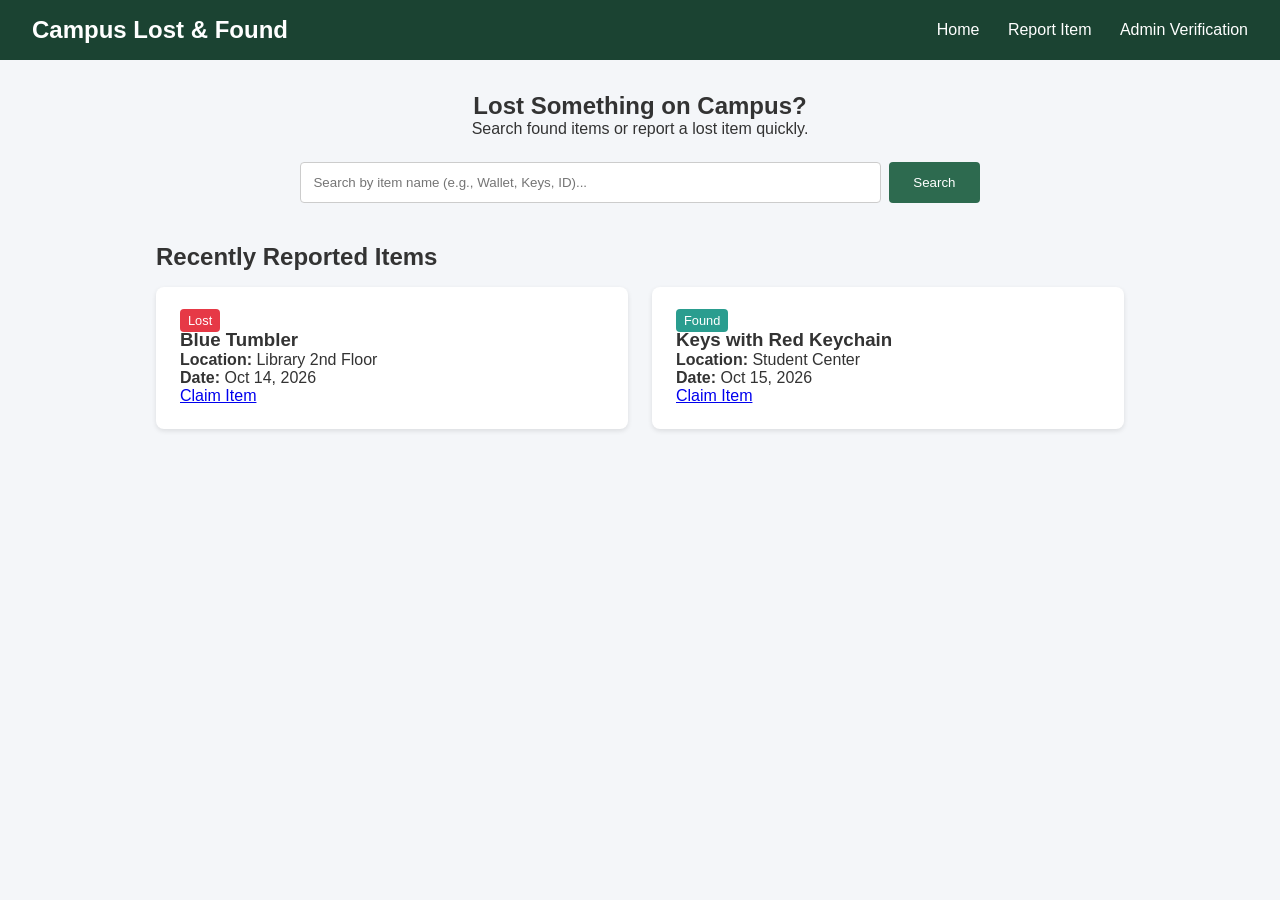
==== index.html @ 2ee81082 "first commit" ====
<!DOCTYPE html>
<html lang="en">
<head>
    <meta charset="UTF-8">
    <meta name="viewport" content="width=device-width, initial-scale=1.0">
    <title>Campus Lost and Found System</title>
    <link rel="stylesheet" href="style.css">
</head>
<body>
    <header>
        <div class="navbar">
            <h2>Campus Lost & Found</h2>
            <nav>
                <a href="index.html">Home</a>
                <a href="report.html">Report Item</a>
                <a href="admin-claims.html">Admin Verification</a>
            </nav>
        </div>
    </header>

    <main class="container">
        <section class="hero">
            <h1>Lost Something on Campus?</h1>
            <p>Search found items or report a lost item quickly.</p>
            
            <div class="search-bar">
                <input type="text" id="searchInput" placeholder="Search by item name (e.g., Wallet, Keys, ID)...">
                <button onclick="searchItem()">Search</button>
            </div>
        </section>

        <section class="recent-items">
            <h2>Recently Reported Items</h2>
            <div class="card-grid" id="itemsGrid">
                <div class="card">
                    <span class="badge lost">Lost</span>
                    <h3>Blue Tumbler</h3>
                    <p><strong>Location:</strong> Library 2nd Floor</p>
                    <p><strong>Date:</strong> Oct 14, 2026</p>
                    <a href="report.html" class="btn-secondary">Claim Item</a>
                </div>
                <div class="card">
                    <span class="badge found">Found</span>
                    <h3>Keys with Red Keychain</h3>
                    <p><strong>Location:</strong> Student Center</p>
                    <p><strong>Date:</strong> Oct 15, 2026</p>
                    <a href="report.html" class="btn-secondary">Claim Item</a>
                </div>
            </div>
        </section>
    </main>

    <script src="script.js"></script>
</body>
</html>
---- style.css ----
* {
    box-sizing: border-box;
    margin: 0;
    padding: 0;
    font-family: 'Segoe UI', Tahoma, Geneva, Verdana, sans-serif;
}

body {
    background-color: #f4f6f9;
    color: #333;
}

.navbar {
    background-color: #1b4332;
    color: white;
    padding: 1rem 2rem;
    display: flex;
    justify-content: space-between;
    align-items: center;
}

.navbar a {
    color: white;
    text-decoration: none;
    margin-left: 1.5rem;
}

.navbar a:hover {
    text-decoration: underline;
}

.container {
    max-width: 1000px;
    margin: 2rem auto;
    padding: 0 1rem;
}

.hero {
    text-align: center;
    margin-bottom: 2.5rem;
}

.search-bar {
    margin-top: 1.5rem;
    display: flex;
    justify-content: center;
    gap: 0.5rem;
}

.search-bar input {
    width: 60%;
    padding: 0.75rem;
    border: 1px solid #ccc;
    border-radius: 4px;
}

.search-bar button, .btn-primary {
    background-color: #2d6a4f;
    color: white;
    border: none;
    padding: 0.75rem 1.5rem;
    border-radius: 4px;
    cursor: pointer;
}

.card-grid {
    display: grid;
    grid-template-columns: repeat(auto-fit, minmax(250px, 1fr));
    gap: 1.5rem;
    margin-top: 1rem;
}

.card {
    background: white;
    padding: 1.5rem;
    border-radius: 8px;
    box-shadow: 0 2px 5px rgba(0,0,0,0.1);
}

.badge {
    padding: 0.25rem 0.5rem;
    border-radius: 4px;
    font-size: 0.8rem;
    color: white;
}

.badge.lost { background-color: #e63946; }
.badge.found { background-color: #2a9d8f; }

.form-container {
    background: white;
    padding: 2rem;
    border-radius: 8px;
    max-width: 600px;
    margin: 0 auto;
}

.form-group {
    margin-bottom: 1.2rem;
}

.form-group label {
    display: block;
    margin-bottom: 0.5rem;
}

.form-group input, .form-group select, .form-group textarea {
    width: 100%;
    padding: 0.6rem;
    border: 1px solid #ccc;
    border-radius: 4px;
}

table {
    width: 100%;
    border-collapse: collapse;
    background: white;
    margin-top: 1rem;
}

table th, table td {
    padding: 0.75rem;
    border: 1px solid #ddd;
    text-align: left;
}

.btn-approve { background: #2a9d8f; color: white; border: none; padding: 0.4rem 0.8rem; border-radius: 4px; cursor: pointer; }
.btn-reject { background: #e63946; color: white; border: none; padding: 0.4rem 0.8rem; border-radius: 4px; cursor: pointer; }
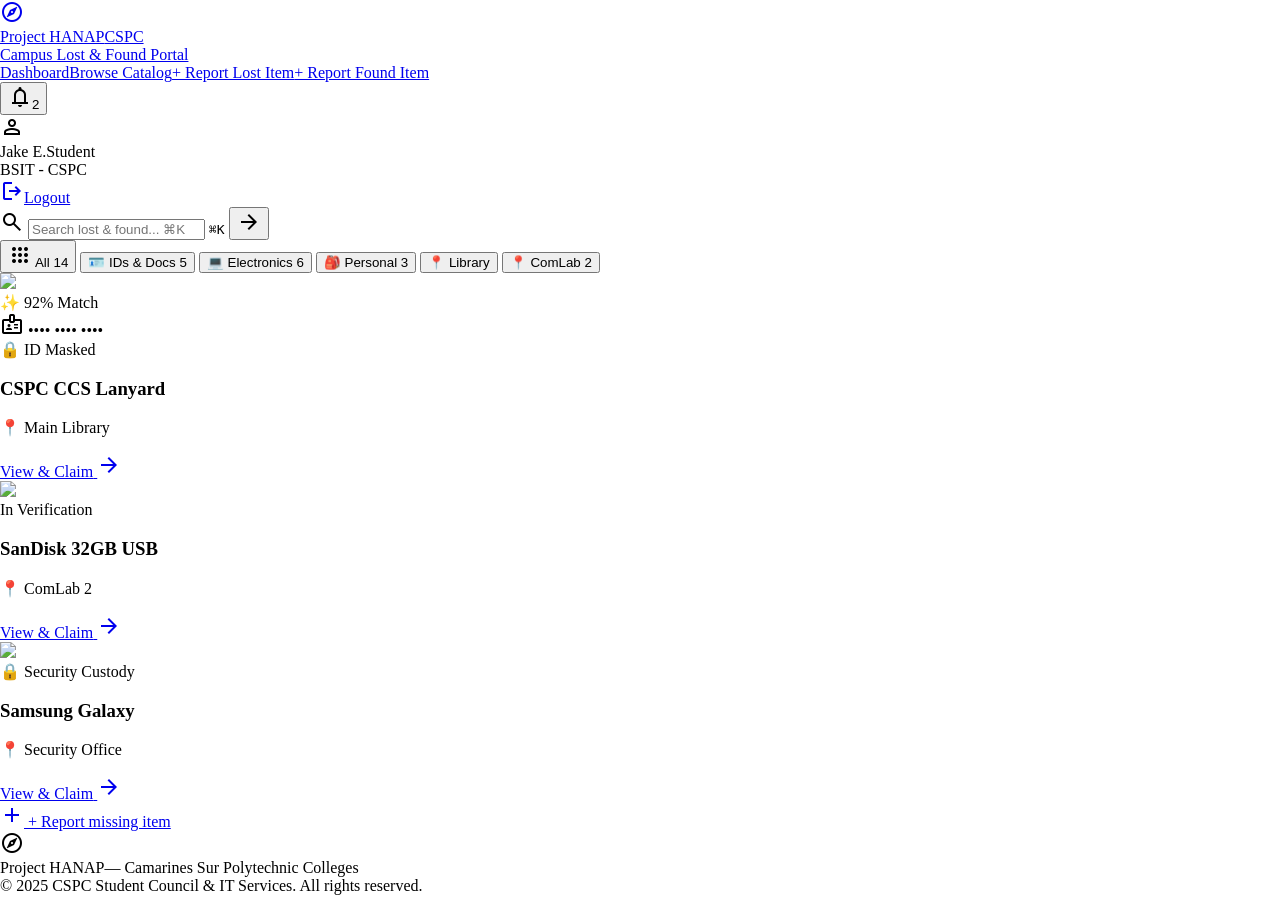
==== commit cb028ce1: "Update index.html with stitch catalog UI." ====
--- a/index.html
+++ b/index.html
@@ -1,55 +1,155 @@
 <!DOCTYPE html>
-<html lang="en">
-<head>
-    <meta charset="UTF-8">
-    <meta name="viewport" content="width=device-width, initial-scale=1.0">
-    <title>Campus Lost and Found System</title>
-    <link rel="stylesheet" href="style.css">
-</head>
-<body>
-    <header>
-        <div class="navbar">
-            <h2>Campus Lost & Found</h2>
-            <nav>
-                <a href="index.html">Home</a>
-                <a href="report.html">Report Item</a>
-                <a href="admin-claims.html">Admin Verification</a>
-            </nav>
-        </div>
-    </header>
 
-    <main class="container">
-        <section class="hero">
-            <h1>Lost Something on Campus?</h1>
-            <p>Search found items or report a lost item quickly.</p>
-            
-            <div class="search-bar">
-                <input type="text" id="searchInput" placeholder="Search by item name (e.g., Wallet, Keys, ID)...">
-                <button onclick="searchItem()">Search</button>
-            </div>
-        </section>
-
-        <section class="recent-items">
-            <h2>Recently Reported Items</h2>
-            <div class="card-grid" id="itemsGrid">
-                <div class="card">
-                    <span class="badge lost">Lost</span>
-                    <h3>Blue Tumbler</h3>
-                    <p><strong>Location:</strong> Library 2nd Floor</p>
-                    <p><strong>Date:</strong> Oct 14, 2026</p>
-                    <a href="report.html" class="btn-secondary">Claim Item</a>
-                </div>
-                <div class="card">
-                    <span class="badge found">Found</span>
-                    <h3>Keys with Red Keychain</h3>
-                    <p><strong>Location:</strong> Student Center</p>
-                    <p><strong>Date:</strong> Oct 15, 2026</p>
-                    <a href="report.html" class="btn-secondary">Claim Item</a>
-                </div>
-            </div>
-        </section>
-    </main>
-
-    <script src="script.js"></script>
-</body>
-</html>+<html class="h-full" lang="en"><head><meta charset="utf-8"/><meta content="width=device-width, initial-scale=1.0" name="viewport"/><meta content="web_standard" name="shell-type"/><title>Project HANAP - CSPC Campus Lost &amp; Found Portal</title><link href="https://fonts.googleapis.com" rel="preconnect"/><link crossorigin="" href="https://fonts.gstatic.com" rel="preconnect"/><link href="https://fonts.googleapis.com/css2?family=Plus+Jakarta+Sans:wght@400;500;600;700&amp;display=swap" rel="stylesheet"/><link href="https://fonts.googleapis.com/css2?family=Material+Symbols+Outlined:wght,FILL@100..700,0..1&amp;display=swap" rel="stylesheet"/><style>@layer base{html,body{margin:0;padding:0;}body{overscroll-behavior:none;}main>:first-child{margin-top:0!important;}main>:last-child{margin-bottom:0!important;}}::-webkit-scrollbar{display:none;}</style><script src="https://cdn.tailwindcss.com?plugins=forms,container-queries"></script><script id="tailwind-config">tailwind.config = { darkMode: "class", theme: { extend: { "colors": { "surface-container-highest": "#dae2fd", "outline": "#72777f", "on-tertiary": "#ffffff", "primary-fixed-dim": "#9ecbfa", "on-error-container": "#93000a", "outline-variant": "#c2c7cf", "on-error": "#ffffff", "on-surface-variant": "#42474e", "tertiary-fixed-dim": "#c0c7ce", "tertiary-container": "#52595f", "on-secondary-fixed-variant": "#004395", "inverse-surface": "#283044", "primary-container": "#2b5b84", "surface-container-low": "#f2f3ff", "on-primary-fixed": "#001d33", "on-tertiary-container": "#c8cfd6", "on-background": "#131b2e", "error": "#ba1a1a", "on-primary-container": "#a8d2ff", "surface": "#faf8ff", "on-secondary-fixed": "#001a42", "on-secondary": "#ffffff", "on-primary": "#ffffff", "surface-tint": "#33628b", "surface-bright": "#faf8ff", "tertiary-fixed": "#dce3ea", "on-secondary-container": "#fefcff", "background": "#faf8ff", "secondary-container": "#2170e4", "primary-fixed": "#cfe5ff", "on-primary-fixed-variant": "#154a72", "tertiary": "#3a4247", "secondary": "#0058be", "inverse-primary": "#9ecbfa", "on-tertiary-fixed": "#151c21", "surface-container-high": "#e2e7ff", "error-container": "#ffdad6", "secondary-fixed-dim": "#adc6ff", "secondary-fixed": "#d8e2ff", "surface-container-lowest": "#ffffff", "surface-dim": "#d2d9f4", "inverse-on-surface": "#eef0ff", "primary": "#09436b", "surface-container": "#eaedff", "surface-variant": "#dae2fd", "on-surface": "#131b2e", "on-tertiary-fixed-variant": "#40484d" }, "borderRadius": { "DEFAULT": "0.25rem", "lg": "0.5rem", "xl": "0.75rem", "full": "9999px" }, "spacing": { "margin": "2.5rem", "margin-mobile": "1.25rem", "space-md": "1rem", "space-xl": "2.5rem", "gutter-mobile": "1rem", "gutter": "1.5rem", "space-sm": "0.5rem", "space-xs": "0.25rem", "space-lg": "1.5rem" }, "fontFamily": { "label-sm": ["Plus Jakarta Sans"], "body-md": ["Plus Jakarta Sans"], "label-md": ["Plus Jakarta Sans"], "title-md": ["Plus Jakarta Sans"], "display-lg": ["Plus Jakarta Sans"], "display-lg-mobile": ["Plus Jakarta Sans"], "label-lg": ["Plus Jakarta Sans"], "headline-lg": ["Plus Jakarta Sans"], "body-lg": ["Plus Jakarta Sans"], "body-sm": ["Plus Jakarta Sans"], "headline-sm": ["Plus Jakarta Sans"], "headline-md": ["Plus Jakarta Sans"] }, "fontSize": { "label-sm": ["11px", {"lineHeight": "14px", "letterSpacing": "0.03em", "fontWeight": "500"}], "body-md": ["14px", {"lineHeight": "22px", "fontWeight": "400"}], "label-md": ["12px", {"lineHeight": "16px", "letterSpacing": "0.02em", "fontWeight": "600"}], "title-md": ["16px", {"lineHeight": "22px", "fontWeight": "600"}], "display-lg": ["40px", {"lineHeight": "48px", "letterSpacing": "-0.02em", "fontWeight": "700"}], "display-lg-mobile": ["30px", {"lineHeight": "38px", "letterSpacing": "-0.015em", "fontWeight": "700"}], "label-lg": ["14px", {"lineHeight": "20px", "fontWeight": "600"}], "headline-lg": ["28px", {"lineHeight": "36px", "letterSpacing": "-0.01em", "fontWeight": "600"}], "body-lg": ["16px", {"lineHeight": "26px", "fontWeight": "400"}], "body-sm": ["13px", {"lineHeight": "18px", "fontWeight": "400"}], "headline-sm": ["18px", {"lineHeight": "24px", "fontWeight": "600"}], "headline-md": ["22px", {"lineHeight": "28px", "letterSpacing": "-0.01em", "fontWeight": "600"}] } } } };</script></head><body class="min-h-full bg-background font-body-md text-body-md text-on-surface antialiased relative selection:bg-primary-fixed selection:text-primary"><div class="fixed inset-0 pointer-events-none overflow-hidden z-0"><div class="absolute -top-40 left-1/4 w-[600px] h-[500px] bg-gradient-to-tr from-blue-300/30 via-indigo-200/25 to-sky-200/30 rounded-full blur-3xl transform -rotate-12 animate-pulse"></div><div class="absolute top-1/3 -right-20 w-[550px] h-[550px] bg-gradient-to-bl from-teal-200/25 via-cyan-100/30 to-blue-300/20 rounded-full blur-3xl"></div><div class="absolute -bottom-32 left-10 w-[500px] h-[450px] bg-gradient-to-tr from-indigo-200/25 via-sky-200/20 to-teal-100/30 rounded-full blur-3xl"></div></div><header class="fixed top-3 left-0 right-0 z-50 px-4 sm:px-6 pointer-events-none"><div class="max-w-6xl mx-auto h-16 pointer-events-auto rounded-2xl bg-surface/75 backdrop-blur-2xl border border-white/60 shadow-[0_8px_32px_rgba(15,23,42,0.06),0_1px_2px_rgba(255,255,255,0.8)_inset] px-5 flex items-center justify-between gap-space-md transition-all duration-300 hover:shadow-[0_12px_40px_rgba(15,23,42,0.08)]"><div class="flex items-center gap-space-md"><a class="flex items-center gap-space-sm group" data-path="dashboard" href="/dashboard"><div class="w-9 h-9 rounded-xl bg-gradient-to-br from-primary-fixed to-secondary-fixed text-primary flex items-center justify-center shadow-sm group-hover:scale-105 transition-all"><span class="material-symbols-outlined text-[20px]">explore</span></div><div class="flex flex-col"><div class="flex items-center gap-space-xs"><span class="font-headline-sm text-headline-sm text-primary leading-none">Project HANAP</span><span class="px-space-xs py-0.5 rounded-full bg-secondary-fixed/70 text-on-secondary-fixed font-label-sm text-label-sm uppercase tracking-wide border border-white/40">CSPC</span></div><span class="font-label-sm text-label-sm text-on-surface-variant">Campus Lost &amp; Found Portal</span></div></a></div><nav class="hidden md:flex items-center gap-1.5 p-1 rounded-full bg-surface-container-low/60 backdrop-blur-md border border-white/40 shadow-inner" data-active-classes="bg-surface-container-lowest text-primary font-title-md rounded-full shadow-[0_2px_8px_-2px_rgba(15,23,42,0.08)]"><a class="px-4 py-1.5 rounded-full font-label-lg text-label-lg text-on-surface-variant hover:text-on-surface hover:bg-white/60 transition-all text-center" data-path="dashboard" href="/dashboard">Dashboard</a><a aria-current="page" class="px-4 py-1.5 transition-all bg-surface-container-lowest/90 text-primary font-title-md rounded-full shadow-[0_2px_10px_-2px_rgba(9,67,107,0.15)] border border-white/70" data-path="browse-catalog" href="/items">Browse Catalog</a><a class="px-4 py-1.5 rounded-full font-label-lg text-label-lg text-on-surface-variant hover:text-on-surface hover:bg-white/60 transition-all text-center" data-path="report-lost-item" href="/items/new?type=lost">+ Report Lost Item</a><a class="px-4 py-1.5 rounded-full font-label-lg text-label-lg text-on-surface-variant hover:text-on-surface hover:bg-white/60 transition-all text-center" data-path="report-found-item" href="/items/new?type=found">+ Report Found Item</a></nav><div class="flex items-center gap-space-md"><button aria-label="Notifications" class="relative w-9 h-9 rounded-full flex items-center justify-center text-on-surface-variant hover:bg-white/80 hover:text-on-surface border border-transparent hover:border-white/60 transition-all" type="button"><span class="material-symbols-outlined text-[20px]">notifications</span><span class="absolute top-1.5 right-1.5 w-3.5 h-3.5 rounded-full bg-secondary text-on-secondary font-label-sm text-[10px] flex items-center justify-center leading-none ring-2 ring-white shadow-sm">2</span></button><div class="h-5 w-px bg-surface-container-highest/60"></div><div class="flex items-center gap-space-sm"><div class="w-8 h-8 rounded-full bg-gradient-to-tr from-primary to-primary-container text-on-primary flex items-center justify-center text-sm font-semibold shadow-sm ring-2 ring-white/70"><span class="material-symbols-outlined text-[16px]">person</span></div><div class="hidden lg:flex flex-col text-left leading-tight"><div class="flex items-center gap-space-xs"><span class="font-label-lg text-label-lg text-on-surface">Jake E.</span><span class="px-space-xs py-0.5 rounded-full bg-white/70 border border-surface-container-high/60 text-on-surface-variant font-label-sm text-label-sm">Student</span></div><span class="font-label-sm text-label-sm text-on-surface-variant">BSIT - CSPC</span></div></div><a class="hidden sm:flex items-center gap-space-xs font-label-lg text-label-lg text-on-surface-variant hover:text-error transition-colors ml-space-xs" data-path="logout" href="#"><span class="material-symbols-outlined text-[18px]">logout</span>Logout</a></div></div></header><main class="relative z-10 w-full pt-24 bg-transparent"><div class="flex flex-col w-full">
+<!-- Glassmorphism Container max-w-[1080px] -->
+<div class="max-w-[1080px] mx-auto w-full px-4 sm:px-6 py-6 md:py-8 flex flex-col gap-6">
+<!-- Floating Command Search Bar & Filter Strip -->
+<div class="flex flex-col items-center gap-4 pt-1">
+<!-- Sleek Glass Pill Search Bar with Glowing Azure Focus Ring & Shortcut -->
+<div class="w-full max-w-xl group">
+<div class="relative flex items-center bg-surface-container-lowest/70 backdrop-blur-xl rounded-full shadow-[0_8px_30px_rgba(15,23,42,0.06),0_1px_2px_rgba(255,255,255,0.9)_inset] border border-white/80 focus-within:ring-2 focus-within:ring-secondary/40 focus-within:border-secondary/60 focus-within:shadow-[0_10px_35px_rgba(33,112,228,0.18)] transition-all duration-300 pl-4 pr-2 py-1.5">
+<span class="material-symbols-outlined text-primary text-[20px] shrink-0 mr-2.5 transition-transform group-focus-within:scale-110">search</span>
+<input class="w-full bg-transparent text-on-surface font-body-md text-body-md placeholder:text-outline focus:outline-none border-none p-0 focus:ring-0" placeholder="Search lost &amp; found... ⌘K" type="text" value=""/>
+<kbd class="hidden sm:inline-flex items-center gap-0.5 px-2 py-0.5 rounded-md bg-surface-container/60 border border-white/60 text-on-surface-variant font-mono text-[11px] mr-1.5 shadow-sm">⌘K</kbd>
+<button aria-label="Search" class="w-9 h-9 rounded-full bg-gradient-to-r from-primary to-secondary hover:brightness-110 text-on-primary shrink-0 flex items-center justify-center transition-all shadow-[0_2px_8px_rgba(9,67,107,0.25)] ml-1" type="button">
+<span class="material-symbols-outlined text-[18px]">arrow_forward</span>
+</button>
+</div>
+</div>
+<!-- Animated Icon Filter Chips -->
+<div class="flex items-center justify-center gap-2 sm:gap-2.5 overflow-x-auto w-full pb-1 pt-1 no-scrollbar">
+<button class="flex items-center gap-1.5 px-3.5 py-1.5 rounded-full bg-primary text-on-primary font-label-md text-label-md shadow-[0_4px_12px_rgba(9,67,107,0.2)] border border-primary/20 transition-all hover:scale-105 whitespace-nowrap active:scale-95" type="button">
+<span class="material-symbols-outlined text-[16px]">apps</span>
+<span>All</span>
+<span class="px-1.5 py-0.5 rounded-full bg-white/25 font-label-sm text-[11px] leading-none">14</span>
+</button>
+<button class="flex items-center gap-1.5 px-3.5 py-1.5 rounded-full bg-surface-container-lowest/60 backdrop-blur-md text-on-surface-variant hover:text-on-surface hover:bg-white/80 font-label-md text-label-md border border-white/70 shadow-sm transition-all hover:scale-105 whitespace-nowrap active:scale-95" type="button">
+<span class="text-[14px]">🪪</span>
+<span>IDs &amp; Docs</span>
+<span class="px-1.5 py-0.5 rounded-full bg-surface-container-high/80 font-label-sm text-[11px] leading-none text-on-surface">5</span>
+</button>
+<button class="flex items-center gap-1.5 px-3.5 py-1.5 rounded-full bg-surface-container-lowest/60 backdrop-blur-md text-on-surface-variant hover:text-on-surface hover:bg-white/80 font-label-md text-label-md border border-white/70 shadow-sm transition-all hover:scale-105 whitespace-nowrap active:scale-95" type="button">
+<span class="text-[14px]">💻</span>
+<span>Electronics</span>
+<span class="px-1.5 py-0.5 rounded-full bg-surface-container-high/80 font-label-sm text-[11px] leading-none text-on-surface">6</span>
+</button>
+<button class="flex items-center gap-1.5 px-3.5 py-1.5 rounded-full bg-surface-container-lowest/60 backdrop-blur-md text-on-surface-variant hover:text-on-surface hover:bg-white/80 font-label-md text-label-md border border-white/70 shadow-sm transition-all hover:scale-105 whitespace-nowrap active:scale-95" type="button">
+<span class="text-[14px]">🎒</span>
+<span>Personal</span>
+<span class="px-1.5 py-0.5 rounded-full bg-surface-container-high/80 font-label-sm text-[11px] leading-none text-on-surface">3</span>
+</button>
+<button class="flex items-center gap-1.5 px-3 py-1.5 rounded-full bg-surface-container-lowest/40 backdrop-blur-md text-on-surface-variant hover:text-on-surface hover:bg-white/70 font-label-md text-label-md border border-white/50 shadow-sm transition-all hover:scale-105 whitespace-nowrap active:scale-95" type="button">
+<span class="text-[13px]">📍</span>
+<span>Library</span>
+</button>
+<button class="flex items-center gap-1.5 px-3 py-1.5 rounded-full bg-surface-container-lowest/40 backdrop-blur-md text-on-surface-variant hover:text-on-surface hover:bg-white/70 font-label-md text-label-md border border-white/50 shadow-sm transition-all hover:scale-105 whitespace-nowrap active:scale-95" type="button">
+<span class="text-[13px]">📍</span>
+<span>ComLab 2</span>
+</button>
+</div>
+</div>
+<!-- 3-Column Glass Visual Gallery -->
+<div class="grid grid-cols-1 md:grid-cols-2 lg:grid-cols-3 gap-6 pt-2 items-stretch">
+<!-- Card 1: Blue CSPC CCS Department ID Lanyard -->
+<article class="flex flex-col rounded-3xl bg-surface-container-lowest/65 backdrop-blur-xl border border-white/80 shadow-[0_8px_30px_rgba(15,23,42,0.06),0_1px_2px_rgba(255,255,255,0.8)_inset] hover:shadow-[0_20px_45px_rgba(9,67,107,0.14)] hover:-translate-y-1 transition-all duration-300 overflow-hidden group">
+<!-- Photo preview with frosted-glass blur overlay & Glowing Teal Match Pill -->
+<div class="relative h-64 w-full bg-surface-container-low overflow-hidden">
+<img class="w-full h-full object-cover group-hover:scale-105 transition-transform duration-700 ease-out" data-alt="Close up photograph of a navy blue official collegiate lanyard with College of Computer Studies emblem laying on a clean white desk, shallow depth of field, cool daylight, academic campus setting" src="https://lh3.googleusercontent.com/aida-public/[base64]"/>
+<!-- Glowing Teal Match Pill -->
+<div class="absolute top-3.5 right-3.5">
+<span class="inline-flex items-center gap-1.5 px-3 py-1 rounded-full bg-emerald-500/90 backdrop-blur-md text-white text-xs font-semibold shadow-[0_2px_12px_rgba(16,185,129,0.35)] border border-emerald-300/40">
+<span>✨</span>
+<span>92% Match</span>
+</span>
+</div>
+<!-- Soft frosted-glass blur overlay on ID badge area -->
+<div class="absolute inset-x-4 bottom-4 h-16 rounded-2xl bg-inverse-surface/40 backdrop-blur-xl border border-white/30 flex items-center justify-between px-3.5 shadow-lg">
+<div class="flex items-center gap-1.5 text-white">
+<span class="material-symbols-outlined text-[16px]">badge</span>
+<span class="text-xs font-mono tracking-widest opacity-90">•••• •••• ••••</span>
+</div>
+<span class="inline-flex items-center gap-1 px-2.5 py-0.5 rounded-full bg-black/40 backdrop-blur-md text-white text-[11px] font-medium tracking-wide border border-white/20">
+<span>🔒</span>
+<span>ID Masked</span>
+</span>
+</div>
+</div>
+<!-- Clean Glass Footer -->
+<div class="p-4 flex items-center justify-between gap-3 bg-surface-container-lowest/50 border-t border-white/40">
+<div class="flex flex-col min-w-0">
+<h3 class="font-headline-sm text-[16px] leading-tight text-on-surface truncate font-semibold">CSPC CCS Lanyard</h3>
+<p class="font-body-sm text-[13px] text-on-surface-variant flex items-center gap-1 mt-0.5">
+<span>📍</span>
+<span class="truncate">Main Library</span>
+</p>
+</div>
+<a class="shrink-0 h-9 px-3.5 rounded-full bg-surface-container-lowest/80 backdrop-blur-sm border border-white/80 hover:bg-primary hover:text-on-primary hover:border-transparent text-primary font-label-md text-label-md transition-all shadow-sm flex items-center gap-1 group/btn" data-path="view-item-detail" href="/items/1042">
+<span>View &amp; Claim</span>
+<span class="material-symbols-outlined text-[16px] group-hover/btn:translate-x-0.5 transition-transform">arrow_forward</span>
+</a>
+</div>
+</article>
+<!-- Card 2: Black SanDisk 32GB Flash Drive -->
+<article class="flex flex-col rounded-3xl bg-surface-container-lowest/65 backdrop-blur-xl border border-white/80 shadow-[0_8px_30px_rgba(15,23,42,0.06),0_1px_2px_rgba(255,255,255,0.8)_inset] hover:shadow-[0_20px_45px_rgba(9,67,107,0.14)] hover:-translate-y-1 transition-all duration-300 overflow-hidden group">
+<!-- Photo preview with amber 'In Verification' pill -->
+<div class="relative h-64 w-full bg-surface-container-low overflow-hidden">
+<img class="w-full h-full object-cover group-hover:scale-105 transition-transform duration-700 ease-out" data-alt="Studio shot of a black SanDisk slider USB flash drive lying on a neutral gray textured surface with faint blue reflection, clean campus technology aesthetic, sharp soft lighting" src="https://lh3.googleusercontent.com/aida-public/[base64]"/>
+<div class="absolute top-3.5 right-3.5">
+<span class="inline-flex items-center gap-1.5 px-3 py-1 rounded-full bg-amber-500/90 backdrop-blur-md text-white text-xs font-semibold shadow-[0_2px_12px_rgba(245,158,11,0.35)] border border-amber-300/40">
+<span class="w-1.5 h-1.5 rounded-full bg-white animate-ping"></span>
+<span>In Verification</span>
+</span>
+</div>
+</div>
+<!-- Clean Glass Footer -->
+<div class="p-4 flex items-center justify-between gap-3 bg-surface-container-lowest/50 border-t border-white/40">
+<div class="flex flex-col min-w-0">
+<h3 class="font-headline-sm text-[16px] leading-tight text-on-surface truncate font-semibold">SanDisk 32GB USB</h3>
+<p class="font-body-sm text-[13px] text-on-surface-variant flex items-center gap-1 mt-0.5">
+<span>📍</span>
+<span class="truncate">ComLab 2</span>
+</p>
+</div>
+<a class="shrink-0 h-9 px-3.5 rounded-full bg-surface-container-lowest/80 backdrop-blur-sm border border-white/80 hover:bg-primary hover:text-on-primary hover:border-transparent text-primary font-label-md text-label-md transition-all shadow-sm flex items-center gap-1 group/btn" data-path="view-item-detail" href="/items/1042">
+<span>View &amp; Claim</span>
+<span class="material-symbols-outlined text-[16px] group-hover/btn:translate-x-0.5 transition-transform">arrow_forward</span>
+</a>
+</div>
+</article>
+<!-- Card 3: Samsung Galaxy Smartphone -->
+<article class="flex flex-col rounded-3xl bg-surface-container-lowest/65 backdrop-blur-xl border border-white/80 shadow-[0_8px_30px_rgba(15,23,42,0.06),0_1px_2px_rgba(255,255,255,0.8)_inset] hover:shadow-[0_20px_45px_rgba(9,67,107,0.14)] hover:-translate-y-1 transition-all duration-300 overflow-hidden group">
+<!-- Photo preview with frosted '🔒 Security Custody' badge -->
+<div class="relative h-64 w-full bg-surface-container-low overflow-hidden">
+<img class="w-full h-full object-cover group-hover:scale-105 transition-transform duration-700 ease-out" data-alt="A modern dark blue Android smartphone with screen off resting on an administrative wooden campus security desk, ambient daylight from campus window in background, soft tones" src="https://lh3.googleusercontent.com/aida-public/[base64]"/>
+<div class="absolute top-3.5 right-3.5">
+<span class="inline-flex items-center gap-1.5 px-3 py-1 rounded-full bg-primary/85 backdrop-blur-md text-white text-xs font-semibold shadow-[0_2px_12px_rgba(9,67,107,0.3)] border border-white/30">
+<span>🔒</span>
+<span>Security Custody</span>
+</span>
+</div>
+</div>
+<!-- Clean Glass Footer -->
+<div class="p-4 flex items-center justify-between gap-3 bg-surface-container-lowest/50 border-t border-white/40">
+<div class="flex flex-col min-w-0">
+<h3 class="font-headline-sm text-[16px] leading-tight text-on-surface truncate font-semibold">Samsung Galaxy</h3>
+<p class="font-body-sm text-[13px] text-on-surface-variant flex items-center gap-1 mt-0.5">
+<span>📍</span>
+<span class="truncate">Security Office</span>
+</p>
+</div>
+<a class="shrink-0 h-9 px-3.5 rounded-full bg-surface-container-lowest/80 backdrop-blur-sm border border-white/80 hover:bg-primary hover:text-on-primary hover:border-transparent text-primary font-label-md text-label-md transition-all shadow-sm flex items-center gap-1 group/btn" data-path="view-item-detail" href="/items/1042">
+<span>View &amp; Claim</span>
+<span class="material-symbols-outlined text-[16px] group-hover/btn:translate-x-0.5 transition-transform">arrow_forward</span>
+</a>
+</div>
+</article>
+</div>
+<!-- Bottom: Minimalist Glass Pill: '+ Report missing item' -->
+<div class="flex justify-center pt-4 pb-2">
+<a class="inline-flex items-center gap-2 px-6 py-2.5 rounded-full bg-surface-container-lowest/70 backdrop-blur-xl hover:bg-surface-container-lowest/90 border border-white/80 text-primary font-label-lg text-label-lg shadow-[0_4px_16px_rgba(15,23,42,0.04)] hover:shadow-md hover:scale-[1.02] active:scale-[0.98] transition-all" data-path="report-lost-item" href="/items/new?type=lost">
+<span class="material-symbols-outlined text-[18px]">add</span>
+<span>+ Report missing item</span>
+</a>
+</div>
+</div>
+</div></main><footer class="relative z-10 w-full bg-surface-container-low/60 backdrop-blur-xl border-t border-white/60 mt-space-xl"><div class="max-w-7xl mx-auto px-gutter py-space-lg flex flex-col sm:flex-row items-center justify-between gap-space-md"><div class="flex items-center gap-space-sm"><div class="w-6 h-6 rounded-lg bg-primary-fixed/80 flex items-center justify-center text-primary"><span class="material-symbols-outlined text-[14px]">explore</span></div><span class="font-headline-sm text-headline-sm text-primary">Project HANAP</span><span class="font-body-sm text-body-sm text-on-surface-variant">— Camarines Sur Polytechnic Colleges</span></div><div class="font-body-sm text-body-sm text-on-surface-variant text-center sm:text-right">© 2025 CSPC Student Council &amp; IT Services. All rights reserved.</div></div></footer></body></html>
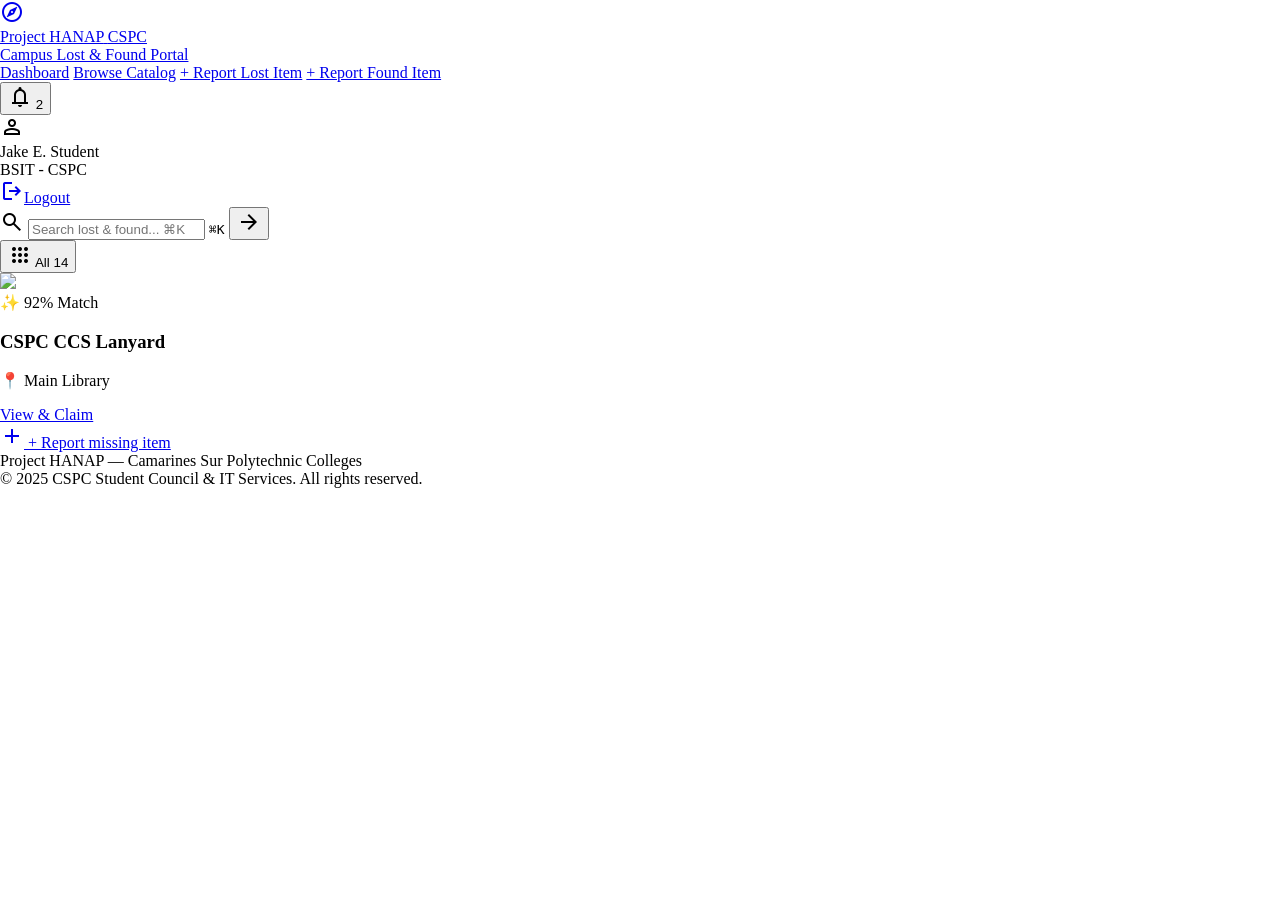
==== commit c0ba1fd4: "Updated new" ====
--- a/index.html
+++ b/index.html
@@ -1,155 +1,133 @@
 <!DOCTYPE html>
-
-<html class="h-full" lang="en"><head><meta charset="utf-8"/><meta content="width=device-width, initial-scale=1.0" name="viewport"/><meta content="web_standard" name="shell-type"/><title>Project HANAP - CSPC Campus Lost &amp; Found Portal</title><link href="https://fonts.googleapis.com" rel="preconnect"/><link crossorigin="" href="https://fonts.gstatic.com" rel="preconnect"/><link href="https://fonts.googleapis.com/css2?family=Plus+Jakarta+Sans:wght@400;500;600;700&amp;display=swap" rel="stylesheet"/><link href="https://fonts.googleapis.com/css2?family=Material+Symbols+Outlined:wght,FILL@100..700,0..1&amp;display=swap" rel="stylesheet"/><style>@layer base{html,body{margin:0;padding:0;}body{overscroll-behavior:none;}main>:first-child{margin-top:0!important;}main>:last-child{margin-bottom:0!important;}}::-webkit-scrollbar{display:none;}</style><script src="https://cdn.tailwindcss.com?plugins=forms,container-queries"></script><script id="tailwind-config">tailwind.config = { darkMode: "class", theme: { extend: { "colors": { "surface-container-highest": "#dae2fd", "outline": "#72777f", "on-tertiary": "#ffffff", "primary-fixed-dim": "#9ecbfa", "on-error-container": "#93000a", "outline-variant": "#c2c7cf", "on-error": "#ffffff", "on-surface-variant": "#42474e", "tertiary-fixed-dim": "#c0c7ce", "tertiary-container": "#52595f", "on-secondary-fixed-variant": "#004395", "inverse-surface": "#283044", "primary-container": "#2b5b84", "surface-container-low": "#f2f3ff", "on-primary-fixed": "#001d33", "on-tertiary-container": "#c8cfd6", "on-background": "#131b2e", "error": "#ba1a1a", "on-primary-container": "#a8d2ff", "surface": "#faf8ff", "on-secondary-fixed": "#001a42", "on-secondary": "#ffffff", "on-primary": "#ffffff", "surface-tint": "#33628b", "surface-bright": "#faf8ff", "tertiary-fixed": "#dce3ea", "on-secondary-container": "#fefcff", "background": "#faf8ff", "secondary-container": "#2170e4", "primary-fixed": "#cfe5ff", "on-primary-fixed-variant": "#154a72", "tertiary": "#3a4247", "secondary": "#0058be", "inverse-primary": "#9ecbfa", "on-tertiary-fixed": "#151c21", "surface-container-high": "#e2e7ff", "error-container": "#ffdad6", "secondary-fixed-dim": "#adc6ff", "secondary-fixed": "#d8e2ff", "surface-container-lowest": "#ffffff", "surface-dim": "#d2d9f4", "inverse-on-surface": "#eef0ff", "primary": "#09436b", "surface-container": "#eaedff", "surface-variant": "#dae2fd", "on-surface": "#131b2e", "on-tertiary-fixed-variant": "#40484d" }, "borderRadius": { "DEFAULT": "0.25rem", "lg": "0.5rem", "xl": "0.75rem", "full": "9999px" }, "spacing": { "margin": "2.5rem", "margin-mobile": "1.25rem", "space-md": "1rem", "space-xl": "2.5rem", "gutter-mobile": "1rem", "gutter": "1.5rem", "space-sm": "0.5rem", "space-xs": "0.25rem", "space-lg": "1.5rem" }, "fontFamily": { "label-sm": ["Plus Jakarta Sans"], "body-md": ["Plus Jakarta Sans"], "label-md": ["Plus Jakarta Sans"], "title-md": ["Plus Jakarta Sans"], "display-lg": ["Plus Jakarta Sans"], "display-lg-mobile": ["Plus Jakarta Sans"], "label-lg": ["Plus Jakarta Sans"], "headline-lg": ["Plus Jakarta Sans"], "body-lg": ["Plus Jakarta Sans"], "body-sm": ["Plus Jakarta Sans"], "headline-sm": ["Plus Jakarta Sans"], "headline-md": ["Plus Jakarta Sans"] }, "fontSize": { "label-sm": ["11px", {"lineHeight": "14px", "letterSpacing": "0.03em", "fontWeight": "500"}], "body-md": ["14px", {"lineHeight": "22px", "fontWeight": "400"}], "label-md": ["12px", {"lineHeight": "16px", "letterSpacing": "0.02em", "fontWeight": "600"}], "title-md": ["16px", {"lineHeight": "22px", "fontWeight": "600"}], "display-lg": ["40px", {"lineHeight": "48px", "letterSpacing": "-0.02em", "fontWeight": "700"}], "display-lg-mobile": ["30px", {"lineHeight": "38px", "letterSpacing": "-0.015em", "fontWeight": "700"}], "label-lg": ["14px", {"lineHeight": "20px", "fontWeight": "600"}], "headline-lg": ["28px", {"lineHeight": "36px", "letterSpacing": "-0.01em", "fontWeight": "600"}], "body-lg": ["16px", {"lineHeight": "26px", "fontWeight": "400"}], "body-sm": ["13px", {"lineHeight": "18px", "fontWeight": "400"}], "headline-sm": ["18px", {"lineHeight": "24px", "fontWeight": "600"}], "headline-md": ["22px", {"lineHeight": "28px", "letterSpacing": "-0.01em", "fontWeight": "600"}] } } } };</script></head><body class="min-h-full bg-background font-body-md text-body-md text-on-surface antialiased relative selection:bg-primary-fixed selection:text-primary"><div class="fixed inset-0 pointer-events-none overflow-hidden z-0"><div class="absolute -top-40 left-1/4 w-[600px] h-[500px] bg-gradient-to-tr from-blue-300/30 via-indigo-200/25 to-sky-200/30 rounded-full blur-3xl transform -rotate-12 animate-pulse"></div><div class="absolute top-1/3 -right-20 w-[550px] h-[550px] bg-gradient-to-bl from-teal-200/25 via-cyan-100/30 to-blue-300/20 rounded-full blur-3xl"></div><div class="absolute -bottom-32 left-10 w-[500px] h-[450px] bg-gradient-to-tr from-indigo-200/25 via-sky-200/20 to-teal-100/30 rounded-full blur-3xl"></div></div><header class="fixed top-3 left-0 right-0 z-50 px-4 sm:px-6 pointer-events-none"><div class="max-w-6xl mx-auto h-16 pointer-events-auto rounded-2xl bg-surface/75 backdrop-blur-2xl border border-white/60 shadow-[0_8px_32px_rgba(15,23,42,0.06),0_1px_2px_rgba(255,255,255,0.8)_inset] px-5 flex items-center justify-between gap-space-md transition-all duration-300 hover:shadow-[0_12px_40px_rgba(15,23,42,0.08)]"><div class="flex items-center gap-space-md"><a class="flex items-center gap-space-sm group" data-path="dashboard" href="/dashboard"><div class="w-9 h-9 rounded-xl bg-gradient-to-br from-primary-fixed to-secondary-fixed text-primary flex items-center justify-center shadow-sm group-hover:scale-105 transition-all"><span class="material-symbols-outlined text-[20px]">explore</span></div><div class="flex flex-col"><div class="flex items-center gap-space-xs"><span class="font-headline-sm text-headline-sm text-primary leading-none">Project HANAP</span><span class="px-space-xs py-0.5 rounded-full bg-secondary-fixed/70 text-on-secondary-fixed font-label-sm text-label-sm uppercase tracking-wide border border-white/40">CSPC</span></div><span class="font-label-sm text-label-sm text-on-surface-variant">Campus Lost &amp; Found Portal</span></div></a></div><nav class="hidden md:flex items-center gap-1.5 p-1 rounded-full bg-surface-container-low/60 backdrop-blur-md border border-white/40 shadow-inner" data-active-classes="bg-surface-container-lowest text-primary font-title-md rounded-full shadow-[0_2px_8px_-2px_rgba(15,23,42,0.08)]"><a class="px-4 py-1.5 rounded-full font-label-lg text-label-lg text-on-surface-variant hover:text-on-surface hover:bg-white/60 transition-all text-center" data-path="dashboard" href="/dashboard">Dashboard</a><a aria-current="page" class="px-4 py-1.5 transition-all bg-surface-container-lowest/90 text-primary font-title-md rounded-full shadow-[0_2px_10px_-2px_rgba(9,67,107,0.15)] border border-white/70" data-path="browse-catalog" href="/items">Browse Catalog</a><a class="px-4 py-1.5 rounded-full font-label-lg text-label-lg text-on-surface-variant hover:text-on-surface hover:bg-white/60 transition-all text-center" data-path="report-lost-item" href="/items/new?type=lost">+ Report Lost Item</a><a class="px-4 py-1.5 rounded-full font-label-lg text-label-lg text-on-surface-variant hover:text-on-surface hover:bg-white/60 transition-all text-center" data-path="report-found-item" href="/items/new?type=found">+ Report Found Item</a></nav><div class="flex items-center gap-space-md"><button aria-label="Notifications" class="relative w-9 h-9 rounded-full flex items-center justify-center text-on-surface-variant hover:bg-white/80 hover:text-on-surface border border-transparent hover:border-white/60 transition-all" type="button"><span class="material-symbols-outlined text-[20px]">notifications</span><span class="absolute top-1.5 right-1.5 w-3.5 h-3.5 rounded-full bg-secondary text-on-secondary font-label-sm text-[10px] flex items-center justify-center leading-none ring-2 ring-white shadow-sm">2</span></button><div class="h-5 w-px bg-surface-container-highest/60"></div><div class="flex items-center gap-space-sm"><div class="w-8 h-8 rounded-full bg-gradient-to-tr from-primary to-primary-container text-on-primary flex items-center justify-center text-sm font-semibold shadow-sm ring-2 ring-white/70"><span class="material-symbols-outlined text-[16px]">person</span></div><div class="hidden lg:flex flex-col text-left leading-tight"><div class="flex items-center gap-space-xs"><span class="font-label-lg text-label-lg text-on-surface">Jake E.</span><span class="px-space-xs py-0.5 rounded-full bg-white/70 border border-surface-container-high/60 text-on-surface-variant font-label-sm text-label-sm">Student</span></div><span class="font-label-sm text-label-sm text-on-surface-variant">BSIT - CSPC</span></div></div><a class="hidden sm:flex items-center gap-space-xs font-label-lg text-label-lg text-on-surface-variant hover:text-error transition-colors ml-space-xs" data-path="logout" href="#"><span class="material-symbols-outlined text-[18px]">logout</span>Logout</a></div></div></header><main class="relative z-10 w-full pt-24 bg-transparent"><div class="flex flex-col w-full">
-<!-- Glassmorphism Container max-w-[1080px] -->
-<div class="max-w-[1080px] mx-auto w-full px-4 sm:px-6 py-6 md:py-8 flex flex-col gap-6">
-<!-- Floating Command Search Bar & Filter Strip -->
-<div class="flex flex-col items-center gap-4 pt-1">
-<!-- Sleek Glass Pill Search Bar with Glowing Azure Focus Ring & Shortcut -->
-<div class="w-full max-w-xl group">
-<div class="relative flex items-center bg-surface-container-lowest/70 backdrop-blur-xl rounded-full shadow-[0_8px_30px_rgba(15,23,42,0.06),0_1px_2px_rgba(255,255,255,0.9)_inset] border border-white/80 focus-within:ring-2 focus-within:ring-secondary/40 focus-within:border-secondary/60 focus-within:shadow-[0_10px_35px_rgba(33,112,228,0.18)] transition-all duration-300 pl-4 pr-2 py-1.5">
-<span class="material-symbols-outlined text-primary text-[20px] shrink-0 mr-2.5 transition-transform group-focus-within:scale-110">search</span>
-<input class="w-full bg-transparent text-on-surface font-body-md text-body-md placeholder:text-outline focus:outline-none border-none p-0 focus:ring-0" placeholder="Search lost &amp; found... ⌘K" type="text" value=""/>
-<kbd class="hidden sm:inline-flex items-center gap-0.5 px-2 py-0.5 rounded-md bg-surface-container/60 border border-white/60 text-on-surface-variant font-mono text-[11px] mr-1.5 shadow-sm">⌘K</kbd>
-<button aria-label="Search" class="w-9 h-9 rounded-full bg-gradient-to-r from-primary to-secondary hover:brightness-110 text-on-primary shrink-0 flex items-center justify-center transition-all shadow-[0_2px_8px_rgba(9,67,107,0.25)] ml-1" type="button">
-<span class="material-symbols-outlined text-[18px]">arrow_forward</span>
-</button>
-</div>
-</div>
-<!-- Animated Icon Filter Chips -->
-<div class="flex items-center justify-center gap-2 sm:gap-2.5 overflow-x-auto w-full pb-1 pt-1 no-scrollbar">
-<button class="flex items-center gap-1.5 px-3.5 py-1.5 rounded-full bg-primary text-on-primary font-label-md text-label-md shadow-[0_4px_12px_rgba(9,67,107,0.2)] border border-primary/20 transition-all hover:scale-105 whitespace-nowrap active:scale-95" type="button">
-<span class="material-symbols-outlined text-[16px]">apps</span>
-<span>All</span>
-<span class="px-1.5 py-0.5 rounded-full bg-white/25 font-label-sm text-[11px] leading-none">14</span>
-</button>
-<button class="flex items-center gap-1.5 px-3.5 py-1.5 rounded-full bg-surface-container-lowest/60 backdrop-blur-md text-on-surface-variant hover:text-on-surface hover:bg-white/80 font-label-md text-label-md border border-white/70 shadow-sm transition-all hover:scale-105 whitespace-nowrap active:scale-95" type="button">
-<span class="text-[14px]">🪪</span>
-<span>IDs &amp; Docs</span>
-<span class="px-1.5 py-0.5 rounded-full bg-surface-container-high/80 font-label-sm text-[11px] leading-none text-on-surface">5</span>
-</button>
-<button class="flex items-center gap-1.5 px-3.5 py-1.5 rounded-full bg-surface-container-lowest/60 backdrop-blur-md text-on-surface-variant hover:text-on-surface hover:bg-white/80 font-label-md text-label-md border border-white/70 shadow-sm transition-all hover:scale-105 whitespace-nowrap active:scale-95" type="button">
-<span class="text-[14px]">💻</span>
-<span>Electronics</span>
-<span class="px-1.5 py-0.5 rounded-full bg-surface-container-high/80 font-label-sm text-[11px] leading-none text-on-surface">6</span>
-</button>
-<button class="flex items-center gap-1.5 px-3.5 py-1.5 rounded-full bg-surface-container-lowest/60 backdrop-blur-md text-on-surface-variant hover:text-on-surface hover:bg-white/80 font-label-md text-label-md border border-white/70 shadow-sm transition-all hover:scale-105 whitespace-nowrap active:scale-95" type="button">
-<span class="text-[14px]">🎒</span>
-<span>Personal</span>
-<span class="px-1.5 py-0.5 rounded-full bg-surface-container-high/80 font-label-sm text-[11px] leading-none text-on-surface">3</span>
-</button>
-<button class="flex items-center gap-1.5 px-3 py-1.5 rounded-full bg-surface-container-lowest/40 backdrop-blur-md text-on-surface-variant hover:text-on-surface hover:bg-white/70 font-label-md text-label-md border border-white/50 shadow-sm transition-all hover:scale-105 whitespace-nowrap active:scale-95" type="button">
-<span class="text-[13px]">📍</span>
-<span>Library</span>
-</button>
-<button class="flex items-center gap-1.5 px-3 py-1.5 rounded-full bg-surface-container-lowest/40 backdrop-blur-md text-on-surface-variant hover:text-on-surface hover:bg-white/70 font-label-md text-label-md border border-white/50 shadow-sm transition-all hover:scale-105 whitespace-nowrap active:scale-95" type="button">
-<span class="text-[13px]">📍</span>
-<span>ComLab 2</span>
-</button>
-</div>
-</div>
-<!-- 3-Column Glass Visual Gallery -->
-<div class="grid grid-cols-1 md:grid-cols-2 lg:grid-cols-3 gap-6 pt-2 items-stretch">
-<!-- Card 1: Blue CSPC CCS Department ID Lanyard -->
-<article class="flex flex-col rounded-3xl bg-surface-container-lowest/65 backdrop-blur-xl border border-white/80 shadow-[0_8px_30px_rgba(15,23,42,0.06),0_1px_2px_rgba(255,255,255,0.8)_inset] hover:shadow-[0_20px_45px_rgba(9,67,107,0.14)] hover:-translate-y-1 transition-all duration-300 overflow-hidden group">
-<!-- Photo preview with frosted-glass blur overlay & Glowing Teal Match Pill -->
-<div class="relative h-64 w-full bg-surface-container-low overflow-hidden">
-<img class="w-full h-full object-cover group-hover:scale-105 transition-transform duration-700 ease-out" data-alt="Close up photograph of a navy blue official collegiate lanyard with College of Computer Studies emblem laying on a clean white desk, shallow depth of field, cool daylight, academic campus setting" src="https://lh3.googleusercontent.com/aida-public/[base64]"/>
-<!-- Glowing Teal Match Pill -->
-<div class="absolute top-3.5 right-3.5">
-<span class="inline-flex items-center gap-1.5 px-3 py-1 rounded-full bg-emerald-500/90 backdrop-blur-md text-white text-xs font-semibold shadow-[0_2px_12px_rgba(16,185,129,0.35)] border border-emerald-300/40">
-<span>✨</span>
-<span>92% Match</span>
-</span>
-</div>
-<!-- Soft frosted-glass blur overlay on ID badge area -->
-<div class="absolute inset-x-4 bottom-4 h-16 rounded-2xl bg-inverse-surface/40 backdrop-blur-xl border border-white/30 flex items-center justify-between px-3.5 shadow-lg">
-<div class="flex items-center gap-1.5 text-white">
-<span class="material-symbols-outlined text-[16px]">badge</span>
-<span class="text-xs font-mono tracking-widest opacity-90">•••• •••• ••••</span>
-</div>
-<span class="inline-flex items-center gap-1 px-2.5 py-0.5 rounded-full bg-black/40 backdrop-blur-md text-white text-[11px] font-medium tracking-wide border border-white/20">
-<span>🔒</span>
-<span>ID Masked</span>
-</span>
-</div>
-</div>
-<!-- Clean Glass Footer -->
-<div class="p-4 flex items-center justify-between gap-3 bg-surface-container-lowest/50 border-t border-white/40">
-<div class="flex flex-col min-w-0">
-<h3 class="font-headline-sm text-[16px] leading-tight text-on-surface truncate font-semibold">CSPC CCS Lanyard</h3>
-<p class="font-body-sm text-[13px] text-on-surface-variant flex items-center gap-1 mt-0.5">
-<span>📍</span>
-<span class="truncate">Main Library</span>
-</p>
-</div>
-<a class="shrink-0 h-9 px-3.5 rounded-full bg-surface-container-lowest/80 backdrop-blur-sm border border-white/80 hover:bg-primary hover:text-on-primary hover:border-transparent text-primary font-label-md text-label-md transition-all shadow-sm flex items-center gap-1 group/btn" data-path="view-item-detail" href="/items/1042">
-<span>View &amp; Claim</span>
-<span class="material-symbols-outlined text-[16px] group-hover/btn:translate-x-0.5 transition-transform">arrow_forward</span>
-</a>
-</div>
-</article>
-<!-- Card 2: Black SanDisk 32GB Flash Drive -->
-<article class="flex flex-col rounded-3xl bg-surface-container-lowest/65 backdrop-blur-xl border border-white/80 shadow-[0_8px_30px_rgba(15,23,42,0.06),0_1px_2px_rgba(255,255,255,0.8)_inset] hover:shadow-[0_20px_45px_rgba(9,67,107,0.14)] hover:-translate-y-1 transition-all duration-300 overflow-hidden group">
-<!-- Photo preview with amber 'In Verification' pill -->
-<div class="relative h-64 w-full bg-surface-container-low overflow-hidden">
-<img class="w-full h-full object-cover group-hover:scale-105 transition-transform duration-700 ease-out" data-alt="Studio shot of a black SanDisk slider USB flash drive lying on a neutral gray textured surface with faint blue reflection, clean campus technology aesthetic, sharp soft lighting" src="https://lh3.googleusercontent.com/aida-public/[base64]"/>
-<div class="absolute top-3.5 right-3.5">
-<span class="inline-flex items-center gap-1.5 px-3 py-1 rounded-full bg-amber-500/90 backdrop-blur-md text-white text-xs font-semibold shadow-[0_2px_12px_rgba(245,158,11,0.35)] border border-amber-300/40">
-<span class="w-1.5 h-1.5 rounded-full bg-white animate-ping"></span>
-<span>In Verification</span>
-</span>
-</div>
-</div>
-<!-- Clean Glass Footer -->
-<div class="p-4 flex items-center justify-between gap-3 bg-surface-container-lowest/50 border-t border-white/40">
-<div class="flex flex-col min-w-0">
-<h3 class="font-headline-sm text-[16px] leading-tight text-on-surface truncate font-semibold">SanDisk 32GB USB</h3>
-<p class="font-body-sm text-[13px] text-on-surface-variant flex items-center gap-1 mt-0.5">
-<span>📍</span>
-<span class="truncate">ComLab 2</span>
-</p>
-</div>
-<a class="shrink-0 h-9 px-3.5 rounded-full bg-surface-container-lowest/80 backdrop-blur-sm border border-white/80 hover:bg-primary hover:text-on-primary hover:border-transparent text-primary font-label-md text-label-md transition-all shadow-sm flex items-center gap-1 group/btn" data-path="view-item-detail" href="/items/1042">
-<span>View &amp; Claim</span>
-<span class="material-symbols-outlined text-[16px] group-hover/btn:translate-x-0.5 transition-transform">arrow_forward</span>
-</a>
-</div>
-</article>
-<!-- Card 3: Samsung Galaxy Smartphone -->
-<article class="flex flex-col rounded-3xl bg-surface-container-lowest/65 backdrop-blur-xl border border-white/80 shadow-[0_8px_30px_rgba(15,23,42,0.06),0_1px_2px_rgba(255,255,255,0.8)_inset] hover:shadow-[0_20px_45px_rgba(9,67,107,0.14)] hover:-translate-y-1 transition-all duration-300 overflow-hidden group">
-<!-- Photo preview with frosted '🔒 Security Custody' badge -->
-<div class="relative h-64 w-full bg-surface-container-low overflow-hidden">
-<img class="w-full h-full object-cover group-hover:scale-105 transition-transform duration-700 ease-out" data-alt="A modern dark blue Android smartphone with screen off resting on an administrative wooden campus security desk, ambient daylight from campus window in background, soft tones" src="https://lh3.googleusercontent.com/aida-public/[base64]"/>
-<div class="absolute top-3.5 right-3.5">
-<span class="inline-flex items-center gap-1.5 px-3 py-1 rounded-full bg-primary/85 backdrop-blur-md text-white text-xs font-semibold shadow-[0_2px_12px_rgba(9,67,107,0.3)] border border-white/30">
-<span>🔒</span>
-<span>Security Custody</span>
-</span>
-</div>
-</div>
-<!-- Clean Glass Footer -->
-<div class="p-4 flex items-center justify-between gap-3 bg-surface-container-lowest/50 border-t border-white/40">
-<div class="flex flex-col min-w-0">
-<h3 class="font-headline-sm text-[16px] leading-tight text-on-surface truncate font-semibold">Samsung Galaxy</h3>
-<p class="font-body-sm text-[13px] text-on-surface-variant flex items-center gap-1 mt-0.5">
-<span>📍</span>
-<span class="truncate">Security Office</span>
-</p>
-</div>
-<a class="shrink-0 h-9 px-3.5 rounded-full bg-surface-container-lowest/80 backdrop-blur-sm border border-white/80 hover:bg-primary hover:text-on-primary hover:border-transparent text-primary font-label-md text-label-md transition-all shadow-sm flex items-center gap-1 group/btn" data-path="view-item-detail" href="/items/1042">
-<span>View &amp; Claim</span>
-<span class="material-symbols-outlined text-[16px] group-hover/btn:translate-x-0.5 transition-transform">arrow_forward</span>
-</a>
-</div>
-</article>
-</div>
-<!-- Bottom: Minimalist Glass Pill: '+ Report missing item' -->
-<div class="flex justify-center pt-4 pb-2">
-<a class="inline-flex items-center gap-2 px-6 py-2.5 rounded-full bg-surface-container-lowest/70 backdrop-blur-xl hover:bg-surface-container-lowest/90 border border-white/80 text-primary font-label-lg text-label-lg shadow-[0_4px_16px_rgba(15,23,42,0.04)] hover:shadow-md hover:scale-[1.02] active:scale-[0.98] transition-all" data-path="report-lost-item" href="/items/new?type=lost">
-<span class="material-symbols-outlined text-[18px]">add</span>
-<span>+ Report missing item</span>
-</a>
-</div>
-</div>
-</div></main><footer class="relative z-10 w-full bg-surface-container-low/60 backdrop-blur-xl border-t border-white/60 mt-space-xl"><div class="max-w-7xl mx-auto px-gutter py-space-lg flex flex-col sm:flex-row items-center justify-between gap-space-md"><div class="flex items-center gap-space-sm"><div class="w-6 h-6 rounded-lg bg-primary-fixed/80 flex items-center justify-center text-primary"><span class="material-symbols-outlined text-[14px]">explore</span></div><span class="font-headline-sm text-headline-sm text-primary">Project HANAP</span><span class="font-body-sm text-body-sm text-on-surface-variant">— Camarines Sur Polytechnic Colleges</span></div><div class="font-body-sm text-body-sm text-on-surface-variant text-center sm:text-right">© 2025 CSPC Student Council &amp; IT Services. All rights reserved.</div></div></footer></body></html>+<html class="h-full" lang="en">
+<head>
+    <meta charset="utf-8"/>
+    <meta content="width=device-width, initial-scale=1.0" name="viewport"/>
+    <meta content="web_standard" name="shell-type"/>
+    <title>Project HANAP - CSPC Campus Lost &amp; Found Portal</title>
+    <link href="https://fonts.googleapis.com" rel="preconnect"/>
+    <link crossorigin="" href="https://fonts.gstatic.com" rel="preconnect"/>
+    <link href="https://fonts.googleapis.com/css2?family=Plus+Jakarta+Sans:wght@400;500;600;700&amp;display=swap" rel="stylesheet"/>
+    <link href="https://fonts.googleapis.com/css2?family=Material+Symbols+Outlined:wght,FILL@100..700,0..1&amp;display=swap" rel="stylesheet"/>
+    <style>@layer base{html,body{margin:0;padding:0;}body{overscroll-behavior:none;}main>:first-child{margin-top:0!important;}main>:last-child{margin-bottom:0!important;}}::-webkit-scrollbar{display:none;}</style>
+    <script src="https://cdn.tailwindcss.com?plugins=forms,container-queries"></script>
+    <script id="tailwind-config">tailwind.config = { darkMode: "class", theme: { extend: { "colors": { "surface-container-highest": "#dae2fd", "outline": "#72777f", "on-tertiary": "#ffffff", "primary-fixed-dim": "#9ecbfa", "on-error-container": "#93000a", "outline-variant": "#c2c7cf", "on-error": "#ffffff", "on-surface-variant": "#42474e", "tertiary-fixed-dim": "#c0c7ce", "tertiary-container": "#52595f", "on-secondary-fixed-variant": "#004395", "inverse-surface": "#283044", "primary-container": "#2b5b84", "surface-container-low": "#f2f3ff", "on-primary-fixed": "#001d33", "on-tertiary-container": "#c8cfd6", "on-background": "#131b2e", "error": "#ba1a1a", "on-primary-container": "#a8d2ff", "surface": "#faf8ff", "on-secondary-fixed": "#001a42", "on-secondary": "#ffffff", "on-primary": "#ffffff", "surface-tint": "#33628b", "surface-bright": "#faf8ff", "tertiary-fixed": "#dce3ea", "on-secondary-container": "#fefcff", "background": "#faf8ff", "secondary-container": "#2170e4", "primary-fixed": "#cfe5ff", "on-primary-fixed-variant": "#154a72", "tertiary": "#3a4247", "secondary": "#0058be", "inverse-primary": "#9ecbfa", "on-tertiary-fixed": "#151c21", "surface-container-high": "#e2e7ff", "error-container": "#ffdad6", "secondary-fixed-dim": "#adc6ff", "secondary-fixed": "#d8e2ff", "surface-container-lowest": "#ffffff", "surface-dim": "#d2d9f4", "inverse-on-surface": "#eef0ff", "primary": "#09436b", "surface-container": "#eaedff", "surface-variant": "#dae2fd", "on-surface": "#131b2e", "on-tertiary-fixed-variant": "#40484d" }, "borderRadius": { "DEFAULT": "0.25rem", "lg": "0.5rem", "xl": "0.75rem", "full": "9999px" }, "spacing": { "margin": "2.5rem", "margin-mobile": "1.25rem", "space-md": "1rem", "space-xl": "2.5rem", "gutter-mobile": "1rem", "gutter": "1.5rem", "space-sm": "0.5rem", "space-xs": "0.25rem", "space-lg": "1.5rem" }, "fontFamily": { "label-sm": ["Plus Jakarta Sans"], "body-md": ["Plus Jakarta Sans"], "label-md": ["Plus Jakarta Sans"], "title-md": ["Plus Jakarta Sans"], "display-lg": ["Plus Jakarta Sans"], "display-lg-mobile": ["Plus Jakarta Sans"], "label-lg": ["Plus Jakarta Sans"], "headline-lg": ["Plus Jakarta Sans"], "body-lg": ["Plus Jakarta Sans"], "body-sm": ["Plus Jakarta Sans"], "headline-sm": ["Plus Jakarta Sans"], "headline-md": ["Plus Jakarta Sans"] }, "fontSize": { "label-sm": ["11px", {"lineHeight": "14px", "letterSpacing": "0.03em", "fontWeight": "500"}], "body-md": ["14px", {"lineHeight": "22px", "fontWeight": "400"}], "label-md": ["12px", {"lineHeight": "16px", "letterSpacing": "0.02em", "fontWeight": "600"}], "title-md": ["16px", {"lineHeight": "22px", "fontWeight": "600"}], "display-lg": ["40px", {"lineHeight": "48px", "letterSpacing": "-0.02em", "fontWeight": "700"}], "display-lg-mobile": ["30px", {"lineHeight": "38px", "letterSpacing": "-0.015em", "fontWeight": "700"}], "label-lg": ["14px", {"lineHeight": "20px", "fontWeight": "600"}], "headline-lg": ["28px", {"lineHeight": "36px", "letterSpacing": "-0.01em", "fontWeight": "600"}], "body-lg": ["16px", {"lineHeight": "26px", "fontWeight": "400"}], "body-sm": ["13px", {"lineHeight": "18px", "fontWeight": "400"}], "headline-sm": ["18px", {"lineHeight": "24px", "fontWeight": "600"}], "headline-md": ["22px", {"lineHeight": "28px", "letterSpacing": "-0.01em", "fontWeight": "600"}] } } } };</script>
+</head>
+<body class="min-h-full bg-background font-body-md text-body-md text-on-surface antialiased relative selection:bg-primary-fixed selection:text-primary">
+    <div class="fixed inset-0 pointer-events-none overflow-hidden z-0">
+        <div class="absolute -top-40 left-1/4 w-[600px] h-[500px] bg-gradient-to-tr from-blue-300/30 via-indigo-200/25 to-sky-200/30 rounded-full blur-3xl transform -rotate-12 animate-pulse"></div>
+        <div class="absolute top-1/3 -right-20 w-[550px] h-[550px] bg-gradient-to-bl from-teal-200/25 via-cyan-100/30 to-blue-300/20 rounded-full blur-3xl"></div>
+        <div class="absolute -bottom-32 left-10 w-[500px] h-[450px] bg-gradient-to-tr from-indigo-200/25 via-sky-200/20 to-teal-100/30 rounded-full blur-3xl"></div>
+    </div>
+    <header class="fixed top-3 left-0 right-0 z-50 px-4 sm:px-6 pointer-events-none">
+        <div class="max-w-6xl mx-auto h-16 pointer-events-auto rounded-2xl bg-surface/75 backdrop-blur-2xl border border-white/60 shadow-[0_8px_32px_rgba(15,23,42,0.06),0_1px_2px_rgba(255,255,255,0.8)_inset] px-5 flex items-center justify-between gap-space-md transition-all duration-300 hover:shadow-[0_12px_40px_rgba(15,23,42,0.08)]">
+            <div class="flex items-center gap-space-md">
+                <a class="flex items-center gap-space-sm group" href="index.html">
+                    <div class="w-9 h-9 rounded-xl bg-gradient-to-br from-primary-fixed to-secondary-fixed text-primary flex items-center justify-center shadow-sm group-hover:scale-105 transition-all">
+                        <span class="material-symbols-outlined text-[20px]">explore</span>
+                    </div>
+                    <div class="flex flex-col">
+                        <div class="flex items-center gap-space-xs">
+                            <span class="font-headline-sm text-headline-sm text-primary leading-none">Project HANAP</span>
+                            <span class="px-space-xs py-0.5 rounded-full bg-secondary-fixed/70 text-on-secondary-fixed font-label-sm text-label-sm uppercase tracking-wide border border-white/40">CSPC</span>
+                        </div>
+                        <span class="font-label-sm text-label-sm text-on-surface-variant">Campus Lost &amp; Found Portal</span>
+                    </div>
+                </a>
+            </div>
+            <nav class="hidden md:flex items-center gap-1.5 p-1 rounded-full bg-surface-container-low/60 backdrop-blur-md border border-white/40 shadow-inner">
+                <a class="px-4 py-1.5 rounded-full font-label-lg text-label-lg text-on-surface-variant hover:text-on-surface hover:bg-white/60 transition-all text-center" href="admin-claims.html">Dashboard</a>
+                <a aria-current="page" class="px-4 py-1.5 transition-all bg-surface-container-lowest/90 text-primary font-title-md rounded-full shadow-[0_2px_10px_-2px_rgba(9,67,107,0.15)] border border-white/70" href="index.html">Browse Catalog</a>
+                <a class="px-4 py-1.5 rounded-full font-label-lg text-label-lg text-on-surface-variant hover:text-on-surface hover:bg-white/60 transition-all text-center" href="report.html">+ Report Lost Item</a>
+                <a class="px-4 py-1.5 rounded-full font-label-lg text-label-lg text-on-surface-variant hover:text-on-surface hover:bg-white/60 transition-all text-center" href="report.html">+ Report Found Item</a>
+            </nav>
+            <div class="flex items-center gap-space-md">
+                <button aria-label="Notifications" class="relative w-9 h-9 rounded-full flex items-center justify-center text-on-surface-variant hover:bg-white/80 hover:text-on-surface border border-transparent hover:border-white/60 transition-all" type="button">
+                    <span class="material-symbols-outlined text-[20px]">notifications</span>
+                    <span class="absolute top-1.5 right-1.5 w-3.5 h-3.5 rounded-full bg-secondary text-on-secondary font-label-sm text-[10px] flex items-center justify-center leading-none ring-2 ring-white shadow-sm">2</span>
+                </button>
+                <div class="h-5 w-px bg-surface-container-highest/60"></div>
+                <div class="flex items-center gap-space-sm">
+                    <div class="w-8 h-8 rounded-full bg-gradient-to-tr from-primary to-primary-container text-on-primary flex items-center justify-center text-sm font-semibold shadow-sm ring-2 ring-white/70">
+                        <span class="material-symbols-outlined text-[16px]">person</span>
+                    </div>
+                    <div class="hidden lg:flex flex-col text-left leading-tight">
+                        <div class="flex items-center gap-space-xs">
+                            <span class="font-label-lg text-label-lg text-on-surface">Jake E.</span>
+                            <span class="px-space-xs py-0.5 rounded-full bg-white/70 border border-surface-container-high/60 text-on-surface-variant font-label-sm text-label-sm">Student</span>
+                        </div>
+                        <span class="font-label-sm text-label-sm text-on-surface-variant">BSIT - CSPC</span>
+                    </div>
+                </div>
+                <a class="hidden sm:flex items-center gap-space-xs font-label-lg text-label-lg text-on-surface-variant hover:text-error transition-colors ml-space-xs" href="#">
+                    <span class="material-symbols-outlined text-[18px]">logout</span>Logout
+                </a>
+            </div>
+        </div>
+    </header>
+    <main class="relative z-10 w-full pt-24 bg-transparent">
+        <div class="flex flex-col w-full">
+            <div class="max-w-[1080px] mx-auto w-full px-4 sm:px-6 py-6 md:py-8 flex flex-col gap-6">
+                <!-- Floating Command Search Bar & Filter Strip -->
+                <div class="flex flex-col items-center gap-4 pt-1">
+                    <div class="w-full max-w-xl group">
+                        <div class="relative flex items-center bg-surface-container-lowest/70 backdrop-blur-xl rounded-full shadow-[0_8px_30px_rgba(15,23,42,0.06),0_1px_2px_rgba(255,255,255,0.9)_inset] border border-white/85 focus-within:ring-2 focus-within:ring-secondary/40 focus-within:border-secondary/60 transition-all duration-300 pl-4 pr-2 py-1.5">
+                            <span class="material-symbols-outlined text-primary text-[20px] shrink-0 mr-2.5">search</span>
+                            <input class="w-full bg-transparent text-on-surface font-body-md text-body-md placeholder:text-outline focus:outline-none border-none p-0 focus:ring-0" placeholder="Search lost &amp; found... ⌘K" type="text"/>
+                            <kbd class="hidden sm:inline-flex items-center gap-0.5 px-2 py-0.5 rounded-md bg-surface-container/60 border border-white/60 text-on-surface-variant font-mono text-[11px] mr-1.5 shadow-sm">⌘K</kbd>
+                            <button aria-label="Search" class="w-9 h-9 rounded-full bg-gradient-to-r from-primary to-secondary hover:brightness-110 text-on-primary shrink-0 flex items-center justify-center transition-all shadow-sm ml-1" type="button">
+                                <span class="material-symbols-outlined text-[18px]">arrow_forward</span>
+                            </button>
+                        </div>
+                    </div>
+                    <!-- Filter Chips -->
+                    <div class="flex items-center justify-center gap-2 sm:gap-2.5 overflow-x-auto w-full pb-1 pt-1">
+                        <button class="flex items-center gap-1.5 px-3.5 py-1.5 rounded-full bg-primary text-on-primary font-label-md text-label-md shadow-sm border border-primary/20 transition-all whitespace-nowrap" type="button">
+                            <span class="material-symbols-outlined text-[16px]">apps</span>
+                            <span>All</span>
+                            <span class="px-1.5 py-0.5 rounded-full bg-white/25 font-label-sm text-[11px] leading-none">14</span>
+                        </button>
+                    </div>
+                </div>
+                <!-- 3-Column Gallery -->
+                <div class="grid grid-cols-1 md:grid-cols-2 lg:grid-cols-3 gap-6 pt-2 items-stretch">
+                    <!-- Card 1 -->
+                    <article class="flex flex-col rounded-3xl bg-surface-container-lowest/65 backdrop-blur-xl border border-white/80 shadow-sm overflow-hidden group">
+                        <div class="relative h-64 w-full bg-surface-container-low overflow-hidden">
+                            <img class="w-full h-full object-cover group-hover:scale-105 transition-transform duration-700" src="https://lh3.googleusercontent.com/aida-public/[base64]"/>
+                            <div class="absolute top-3.5 right-3.5">
+                                <span class="inline-flex items-center gap-1.5 px-3 py-1 rounded-full bg-emerald-500/90 text-white text-xs font-semibold shadow-sm">✨ 92% Match</span>
+                            </div>
+                        </div>
+                        <div class="p-4 flex items-center justify-between gap-3 bg-surface-container-lowest/50 border-t border-white/40">
+                            <div class="flex flex-col min-w-0">
+                                <h3 class="font-headline-sm text-[16px] text-on-surface truncate font-semibold">CSPC CCS Lanyard</h3>
+                                <p class="font-body-sm text-[13px] text-on-surface-variant flex items-center gap-1 mt-0.5"><span>📍</span> Main Library</p>
+                            </div>
+                            <a class="shrink-0 h-9 px-3.5 rounded-full bg-surface-container-lowest/80 border border-white/80 hover:bg-primary hover:text-on-primary text-primary font-label-md transition-all flex items-center gap-1" href="report.html">
+                                <span>View &amp; Claim</span>
+                            </a>
+                        </div>
+                    </article>
+                </div>
+                <!-- Bottom Report Button -->
+                <div class="flex justify-center pt-4 pb-2">
+                    <a class="inline-flex items-center gap-2 px-6 py-2.5 rounded-full bg-surface-container-lowest/70 backdrop-blur-xl hover:bg-surface-container-lowest/90 border border-white/80 text-primary font-label-lg shadow-sm transition-all" href="report.html">
+                        <span class="material-symbols-outlined text-[18px]">add</span>
+                        <span>+ Report missing item</span>
+                    </a>
+                </div>
+            </div>
+        </div>
+    </main>
+    <footer class="relative z-10 w-full bg-surface-container-low/60 backdrop-blur-xl border-t border-white/60 mt-10">
+        <div class="max-w-7xl mx-auto px-6 py-6 flex flex-col sm:flex-row items-center justify-between gap-4">
+            <div class="flex items-center gap-2">
+                <span class="font-headline-sm text-primary">Project HANAP</span>
+                <span class="font-body-sm text-on-surface-variant">— Camarines Sur Polytechnic Colleges</span>
+            </div>
+            <div class="font-body-sm text-on-surface-variant text-center sm:text-right">© 2025 CSPC Student Council &amp; IT Services. All rights reserved.</div>
+        </div>
+    </footer>
+</body>
+</html>
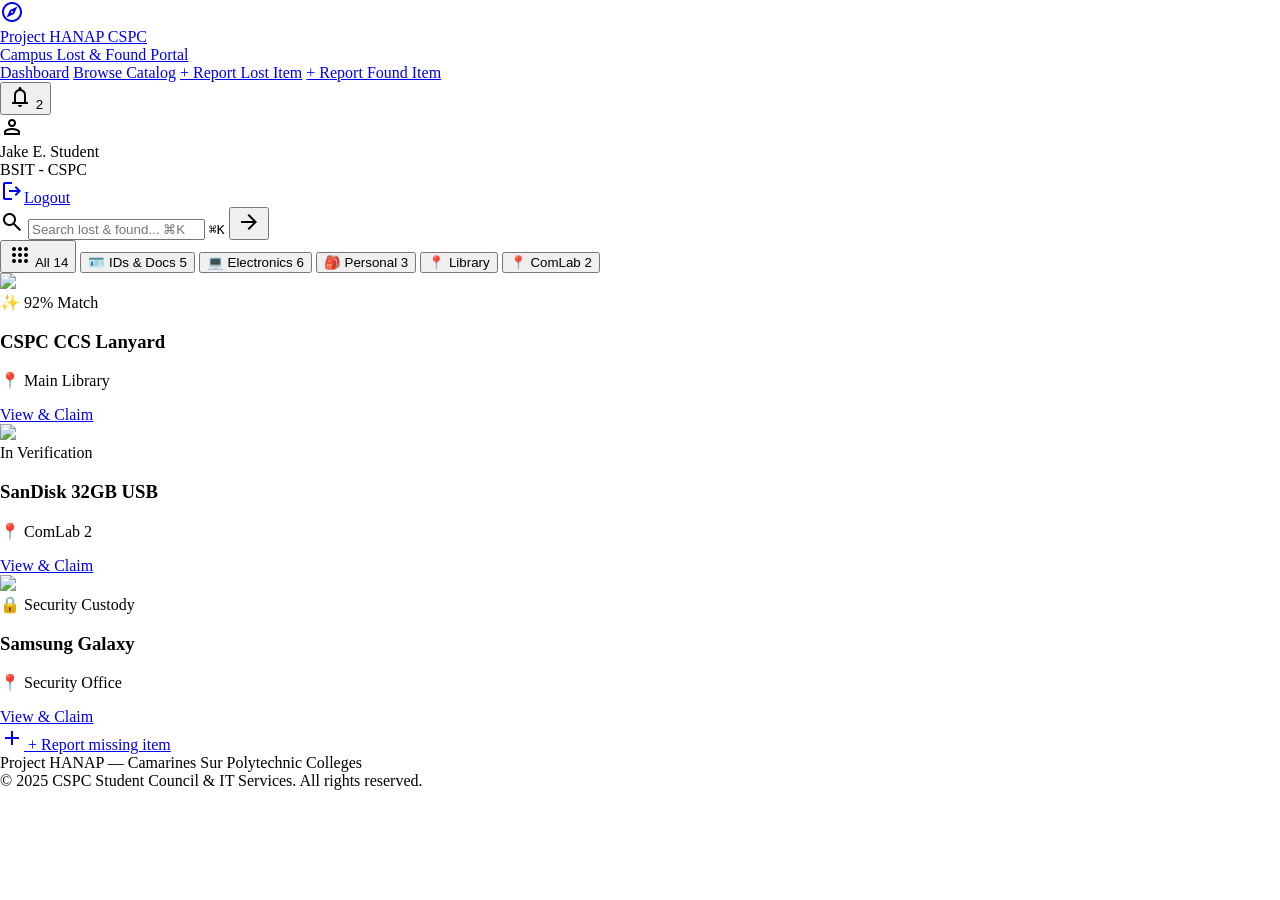
==== commit 22c9b095: "Latest" ====
--- a/index.html
+++ b/index.html
@@ -3,7 +3,6 @@
 <head>
     <meta charset="utf-8"/>
     <meta content="width=device-width, initial-scale=1.0" name="viewport"/>
-    <meta content="web_standard" name="shell-type"/>
     <title>Project HANAP - CSPC Campus Lost &amp; Found Portal</title>
     <link href="https://fonts.googleapis.com" rel="preconnect"/>
     <link crossorigin="" href="https://fonts.gstatic.com" rel="preconnect"/>
@@ -80,18 +79,41 @@
                             </button>
                         </div>
                     </div>
-                    <!-- Filter Chips -->
+                    <!-- Filter Chips Strip -->
                     <div class="flex items-center justify-center gap-2 sm:gap-2.5 overflow-x-auto w-full pb-1 pt-1">
                         <button class="flex items-center gap-1.5 px-3.5 py-1.5 rounded-full bg-primary text-on-primary font-label-md text-label-md shadow-sm border border-primary/20 transition-all whitespace-nowrap" type="button">
                             <span class="material-symbols-outlined text-[16px]">apps</span>
                             <span>All</span>
                             <span class="px-1.5 py-0.5 rounded-full bg-white/25 font-label-sm text-[11px] leading-none">14</span>
                         </button>
+                        <button class="flex items-center gap-1.5 px-3.5 py-1.5 rounded-full bg-surface-container-lowest/60 backdrop-blur-md text-on-surface-variant hover:text-on-surface font-label-md text-label-md border border-white/70 shadow-sm transition-all whitespace-nowrap" type="button">
+                            <span class="text-[14px]">🪪</span>
+                            <span>IDs &amp; Docs</span>
+                            <span class="px-1.5 py-0.5 rounded-full bg-surface-container-high/80 font-label-sm text-[11px] text-on-surface">5</span>
+                        </button>
+                        <button class="flex items-center gap-1.5 px-3.5 py-1.5 rounded-full bg-surface-container-lowest/60 backdrop-blur-md text-on-surface-variant hover:text-on-surface font-label-md text-label-md border border-white/70 shadow-sm transition-all whitespace-nowrap" type="button">
+                            <span class="text-[14px]">💻</span>
+                            <span>Electronics</span>
+                            <span class="px-1.5 py-0.5 rounded-full bg-surface-container-high/80 font-label-sm text-[11px] text-on-surface">6</span>
+                        </button>
+                        <button class="flex items-center gap-1.5 px-3.5 py-1.5 rounded-full bg-surface-container-lowest/60 backdrop-blur-md text-on-surface-variant hover:text-on-surface font-label-md text-label-md border border-white/70 shadow-sm transition-all whitespace-nowrap" type="button">
+                            <span class="text-[14px]">🎒</span>
+                            <span>Personal</span>
+                            <span class="px-1.5 py-0.5 rounded-full bg-surface-container-high/80 font-label-sm text-[11px] text-on-surface">3</span>
+                        </button>
+                        <button class="flex items-center gap-1.5 px-3 py-1.5 rounded-full bg-surface-container-lowest/40 backdrop-blur-md text-on-surface-variant hover:text-on-surface font-label-md text-label-md border border-white/50 shadow-sm transition-all whitespace-nowrap" type="button">
+                            <span class="text-[13px]">📍</span>
+                            <span>Library</span>
+                        </button>
+                        <button class="flex items-center gap-1.5 px-3 py-1.5 rounded-full bg-surface-container-lowest/40 backdrop-blur-md text-on-surface-variant hover:text-on-surface font-label-md text-label-md border border-white/50 shadow-sm transition-all whitespace-nowrap" type="button">
+                            <span class="text-[13px]">📍</span>
+                            <span>ComLab 2</span>
+                        </button>
                     </div>
                 </div>
-                <!-- 3-Column Gallery -->
+                <!-- 3-Column Gallery Grid -->
                 <div class="grid grid-cols-1 md:grid-cols-2 lg:grid-cols-3 gap-6 pt-2 items-stretch">
-                    <!-- Card 1 -->
+                    <!-- Card 1: CSPC CCS Lanyard -->
                     <article class="flex flex-col rounded-3xl bg-surface-container-lowest/65 backdrop-blur-xl border border-white/80 shadow-sm overflow-hidden group">
                         <div class="relative h-64 w-full bg-surface-container-low overflow-hidden">
                             <img class="w-full h-full object-cover group-hover:scale-105 transition-transform duration-700" src="https://lh3.googleusercontent.com/aida-public/[base64]"/>
@@ -103,6 +125,42 @@
                             <div class="flex flex-col min-w-0">
                                 <h3 class="font-headline-sm text-[16px] text-on-surface truncate font-semibold">CSPC CCS Lanyard</h3>
                                 <p class="font-body-sm text-[13px] text-on-surface-variant flex items-center gap-1 mt-0.5"><span>📍</span> Main Library</p>
+                            </div>
+                            <a class="shrink-0 h-9 px-3.5 rounded-full bg-surface-container-lowest/80 border border-white/80 hover:bg-primary hover:text-on-primary text-primary font-label-md transition-all flex items-center gap-1" href="report.html">
+                                <span>View &amp; Claim</span>
+                            </a>
+                        </div>
+                    </article>
+                    <!-- Card 2: SanDisk 32GB USB -->
+                    <article class="flex flex-col rounded-3xl bg-surface-container-lowest/65 backdrop-blur-xl border border-white/80 shadow-sm overflow-hidden group">
+                        <div class="relative h-64 w-full bg-surface-container-low overflow-hidden">
+                            <img class="w-full h-full object-cover group-hover:scale-105 transition-transform duration-700" src="https://lh3.googleusercontent.com/aida-public/[base64]"/>
+                            <div class="absolute top-3.5 right-3.5">
+                                <span class="inline-flex items-center gap-1.5 px-3 py-1 rounded-full bg-amber-500/90 text-white text-xs font-semibold shadow-sm">In Verification</span>
+                            </div>
+                        </div>
+                        <div class="p-4 flex items-center justify-between gap-3 bg-surface-container-lowest/50 border-t border-white/40">
+                            <div class="flex flex-col min-w-0">
+                                <h3 class="font-headline-sm text-[16px] text-on-surface truncate font-semibold">SanDisk 32GB USB</h3>
+                                <p class="font-body-sm text-[13px] text-on-surface-variant flex items-center gap-1 mt-0.5"><span>📍</span> ComLab 2</p>
+                            </div>
+                            <a class="shrink-0 h-9 px-3.5 rounded-full bg-surface-container-lowest/80 border border-white/80 hover:bg-primary hover:text-on-primary text-primary font-label-md transition-all flex items-center gap-1" href="report.html">
+                                <span>View &amp; Claim</span>
+                            </a>
+                        </div>
+                    </article>
+                    <!-- Card 3: Samsung Galaxy -->
+                    <article class="flex flex-col rounded-3xl bg-surface-container-lowest/65 backdrop-blur-xl border border-white/80 shadow-sm overflow-hidden group">
+                        <div class="relative h-64 w-full bg-surface-container-low overflow-hidden">
+                            <img class="w-full h-full object-cover group-hover:scale-105 transition-transform duration-700" src="https://lh3.googleusercontent.com/aida-public/[base64]"/>
+                            <div class="absolute top-3.5 right-3.5">
+                                <span class="inline-flex items-center gap-1.5 px-3 py-1 rounded-full bg-primary/85 text-white text-xs font-semibold shadow-sm">🔒 Security Custody</span>
+                            </div>
+                        </div>
+                        <div class="p-4 flex items-center justify-between gap-3 bg-surface-container-lowest/50 border-t border-white/40">
+                            <div class="flex flex-col min-w-0">
+                                <h3 class="font-headline-sm text-[16px] text-on-surface truncate font-semibold">Samsung Galaxy</h3>
+                                <p class="font-body-sm text-[13px] text-on-surface-variant flex items-center gap-1 mt-0.5"><span>📍</span> Security Office</p>
                             </div>
                             <a class="shrink-0 h-9 px-3.5 rounded-full bg-surface-container-lowest/80 border border-white/80 hover:bg-primary hover:text-on-primary text-primary font-label-md transition-all flex items-center gap-1" href="report.html">
                                 <span>View &amp; Claim</span>
